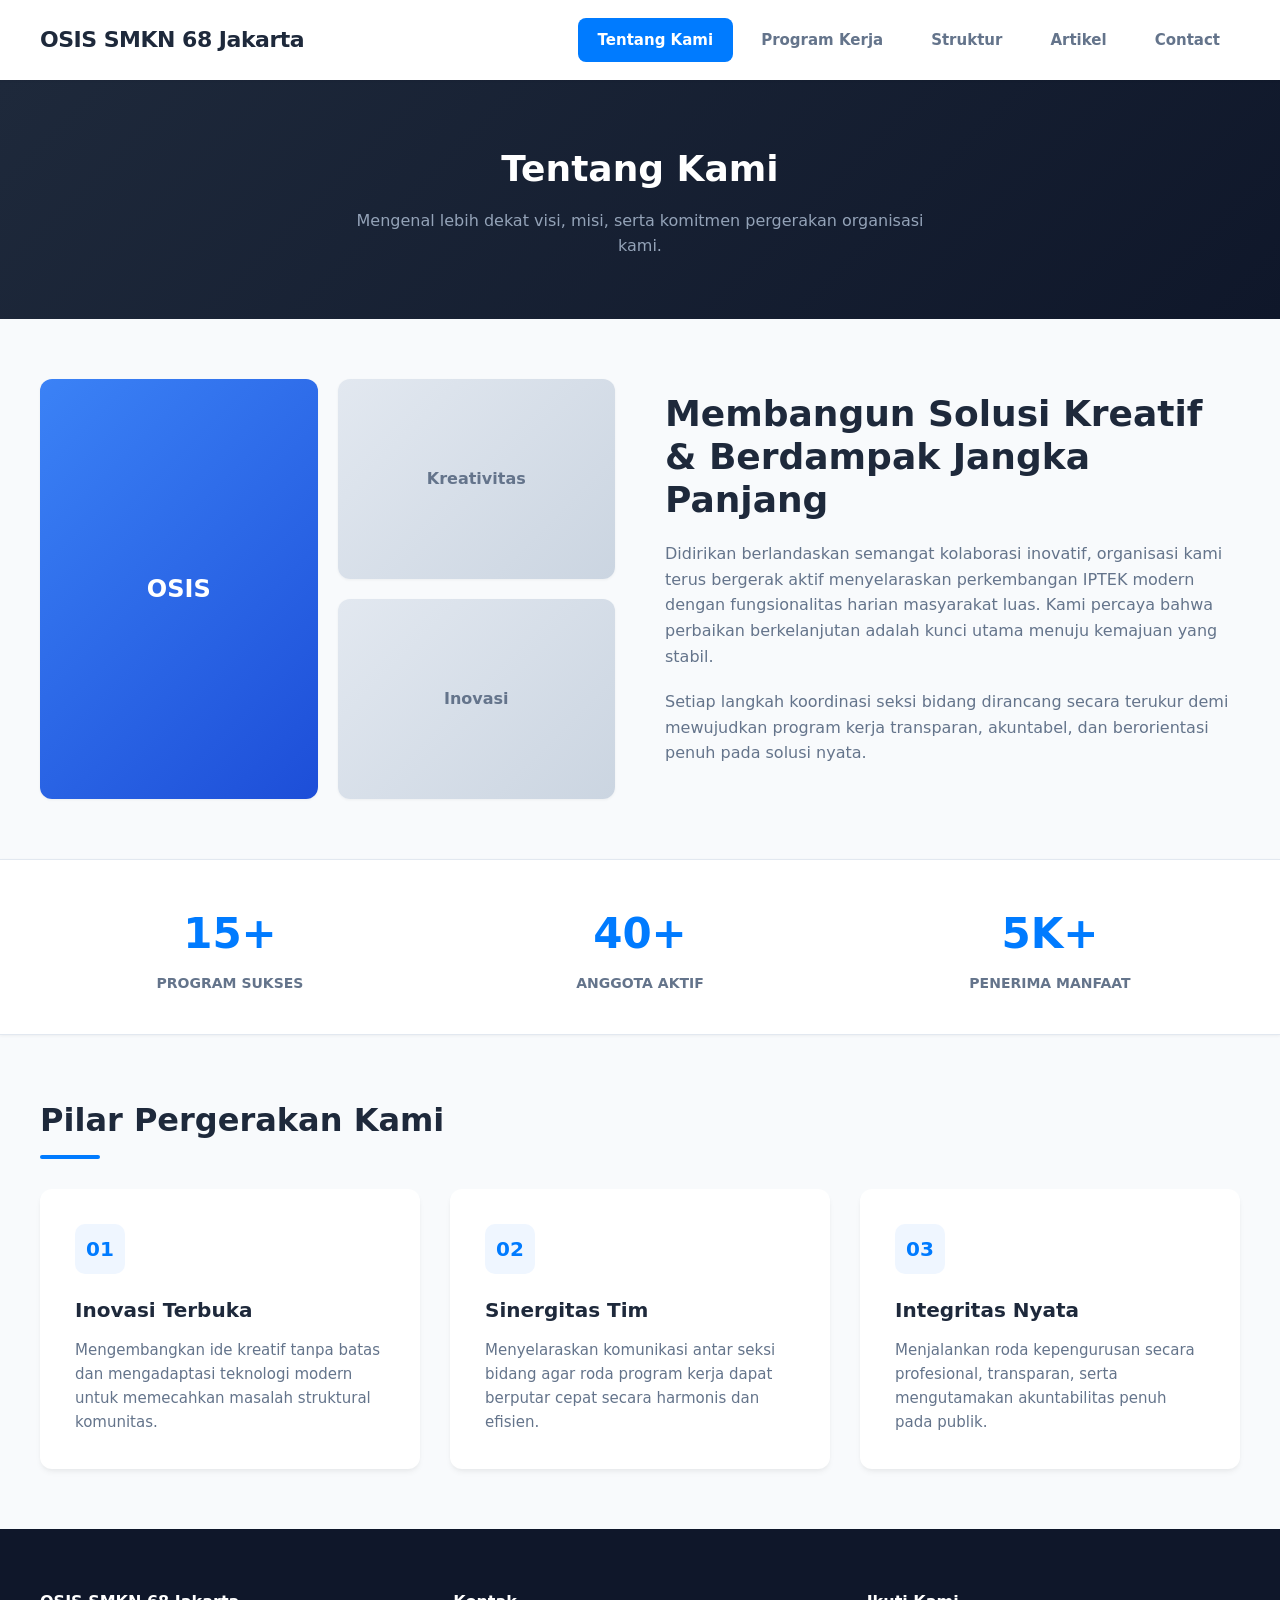
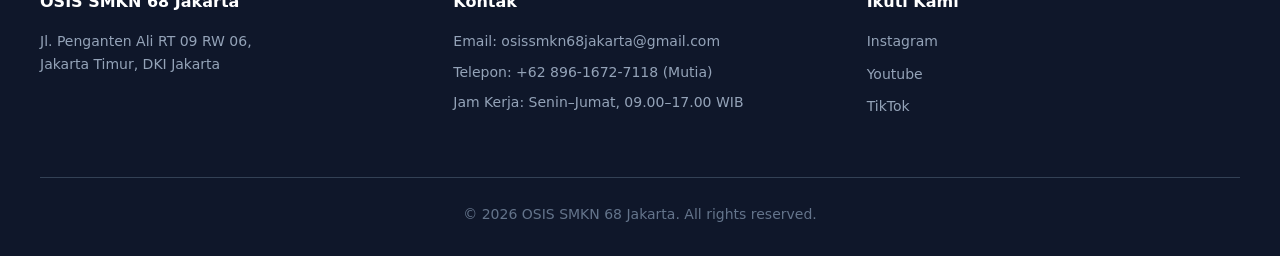
==== static/about.html @ 8cd20fda "this is website website website" ====
<!DOCTYPE html>
<html lang="id">
<head>
    <meta charset="UTF-8">
    <meta name="viewport" content="width=device-width, initial-scale=1.0">
    <title>Tentang Kami - OSIS SMKN 68 Jakarta</title>
    <link rel="icon" href="../img/icon.png">
    <link rel="stylesheet" href="../css/style.css">
</head>
<body>

    <div id="nav-placeholder"></div>

    <header class="subpage-banner">
        <h1>Tentang Kami</h1>
        <p>Mengenal lebih dekat visi, misi, serta komitmen pergerakan organisasi kami.</p>
    </header>

    <section class="about-grid">
        <div class="about-graphics">
            <div class="graphic-box tall">OSIS</div>
            <div class="graphic-box">Kreativitas</div>
            <div class="graphic-box">Inovasi</div>
        </div>
        <div class="about-text-content">
            <h2>Membangun Solusi Kreatif & Berdampak Jangka Panjang</h2>
            <p>Didirikan berlandaskan semangat kolaborasi inovatif, organisasi kami terus bergerak aktif menyelaraskan perkembangan IPTEK modern dengan fungsionalitas harian masyarakat luas. Kami percaya bahwa perbaikan berkelanjutan adalah kunci utama menuju kemajuan yang stabil.</p>
            <p>Setiap langkah koordinasi seksi bidang dirancang secara terukur demi mewujudkan program kerja transparan, akuntabel, dan berorientasi penuh pada solusi nyata.</p>
        </div>
    </section>

    <section class="stats-bar">
        <div class="stats-grid">
            <div class="stat-item">
                <h3>15+</h3>
                <p>Program Sukses</p>
            </div>
            <div class="stat-item">
                <h3>40+</h3>
                <p>Anggota Aktif</p>
            </div>
            <div class="stat-item">
                <h3>5K+</h3>
                <p>Penerima Manfaat</p>
            </div>
        </div>
    </section>

    <section class="pillars-section">
        <h2 class="section-title">Pilar Pergerakan Kami</h2>
        <div class="pillars-grid">
            <div class="pillar-card">
                <div class="pillar-icon">01</div>
                <h3>Inovasi Terbuka</h3>
                <p>Mengembangkan ide kreatif tanpa batas dan mengadaptasi teknologi modern untuk memecahkan masalah struktural komunitas.</p>
            </div>
            <div class="pillar-card">
                <div class="pillar-icon">02</div>
                <h3>Sinergitas Tim</h3>
                <p>Menyelaraskan komunikasi antar seksi bidang agar roda program kerja dapat berputar cepat secara harmonis dan efisien.</p>
            </div>
            <div class="pillar-card">
                <div class="pillar-icon">03</div>
                <h3>Integritas Nyata</h3>
                <p>Menjalankan roda kepengurusan secara profesional, transparan, serta mengutamakan akuntabilitas penuh pada publik.</p>
            </div>
        </div>
    </section>

    <div id="footer-placeholder"></div>

    <script type="module" src="../js/app.js"></script>
</body>
</html>
---- css/style.css ----
/* ==========================================================================
   1. GLOBAL SYSTEM SETTINGS & VARIABLES
   ========================================================================== */
:root {
    --primary: #007bff;
    --primary-hover: #0056b3;
    --bg-main: #f8fafc;
    --bg-card: #ffffff;
    --text-dark: #1e293b;
    --text-muted: #64748b;
    --text-light: #f1f5f9;
    --shadow-sm: 0 1px 3px rgba(0,0,0,0.05);
    --shadow-md: 0 4px 6px -1px rgba(0,0,0,0.05), 0 2px 4px -1px rgba(0,0,0,0.03);
    --shadow-lg: 0 10px 15px -3px rgba(0,0,0,0.07), 0 4px 6px -2px rgba(0,0,0,0.03);
    --radius: 12px;
    --transition: all 0.3s cubic-bezier(0.4, 0, 0.2, 1);
    --line-color: #cbd5e1;
}

* {
    margin: 0;
    padding: 0;
    box-sizing: border-box;
    font-family: 'Segoe UI', system-ui, -apple-system, sans-serif;
}

body {
    background-color: var(--bg-main);
    color: var(--text-dark);
    display: flex;
    flex-direction: column;
    min-height: 100vh;
    line-height: 1.6;
}

/* ==========================================================================
   2. NAVIGATION & FOOTER (shared components)
   ========================================================================== */
.topbar {
    display: flex;
    justify-content: space-between;
    align-items: center;
    background-color: var(--bg-card);
    padding: 18px 40px;
    box-shadow: var(--shadow-sm);
    position: sticky;
    top: 0;
    z-index: 100;
}

.logo a {
    font-size: 22px;
    font-weight: 800;
    color: var(--text-dark);
    text-decoration: none;
    letter-spacing: -0.5px;
}

.nav-links {
    display: flex;
    gap: 8px;
}

.nav-btn {
    background: none;
    border: none;
    padding: 10px 20px;
    font-size: 15px;
    font-weight: 600;
    color: var(--text-muted);
    cursor: pointer;
    border-radius: 8px;
    transition: var(--transition);
    text-decoration: none;
    display: inline-block;
}

.nav-btn:hover {
    background-color: #f1f5f9;
    color: var(--text-dark);
}

.nav-btn.active {
    background-color: var(--primary);
    color: #ffffff;
}

.site-footer {
    background-color: #0f172a;
    color: var(--text-light);
    padding: 60px 40px 30px;
    margin-top: auto;
}

.footer-content {
    display: grid;
    grid-template-columns: repeat(auto-fit, minmax(220px, 1fr));
    max-width: 1200px;
    margin: 0 auto;
    gap: 40px;
}

.footer-section h4 {
    margin-bottom: 16px;
    font-size: 16px;
    color: #ffffff;
    font-weight: 700;
}

.footer-section p {
    margin-bottom: 8px;
    font-size: 14px;
    color: #94a3b8;
    line-height: 1.6;
}

.footer-section.socials {
    display: flex;
    flex-direction: column;
}

.footer-section.socials a {
    color: #94a3b8;
    text-decoration: none;
    margin-bottom: 10px;
    font-size: 14px;
    transition: var(--transition);
}

.footer-section.socials a:hover {
    color: var(--primary);
    transform: translateX(4px);
}

.footer-bottom {
    text-align: center;
    margin-top: 50px;
    padding-top: 25px;
    border-top: 1px solid #334155;
    font-size: 14px;
    color: #64748b;
}

/* ==========================================================================
   3. SUBPAGE BANNER
   ========================================================================== */
.subpage-banner {
    background: linear-gradient(135deg, #1e293b 0%, #0f172a 100%);
    color: #ffffff;
    padding: 60px 40px;
    text-align: center;
}

.subpage-banner h1 {
    font-size: 36px;
    font-weight: 800;
    margin-bottom: 10px;
}

.subpage-banner p {
    color: #94a3b8;
    font-size: 16px;
    max-width: 600px;
    margin: 0 auto;
}

/* ==========================================================================
   4. HOME PAGE
   ========================================================================== */
.hero-container {
    position: relative;
    width: 100%;
    height: 65vh;
    min-height: 450px;
    overflow: hidden;
    display: flex;
    align-items: center;
}

.hero-slide {
    position: absolute;
    top: 0; left: 0;
    width: 100%; height: 100%;
    background-size: cover;
    background-position: center;
    opacity: 0;
    transition: opacity 1.2s ease-in-out;
    z-index: 1;
}

.hero-slide.active { opacity: 1; }

.hero-overlay {
    position: absolute;
    top: 0; left: 0; width: 100%; height: 100%;
    background: rgba(15, 23, 42, 0.6);
    z-index: 2;
}

.hero-content {
    position: relative;
    z-index: 3;
    color: #ffffff;
    max-width: 800px;
    padding: 0 60px;
}

.hero-title { font-size: 52px; font-weight: 800; margin-bottom: 15px; line-height: 1.15; }
.hero-subtitle { font-size: 20px; color: #cbd5e1; }

.quote-section {
    max-width: 1000px;
    width: calc(100% - 40px);
    margin: 80px auto 40px auto;
    text-align: center;
}

.quote-tagline {
    display: block;
    font-size: 13px;
    font-weight: 700;
    text-transform: uppercase;
    color: var(--primary);
    letter-spacing: 2px;
    margin-bottom: 15px;
}

.quote-text {
    font-size: 32px;
    font-weight: 300;
    color: var(--text-dark);
    line-height: 1.4;
    font-style: italic;
}

.about-section {
    background-color: var(--bg-card);
    width: 100%;
    padding: 70px 40px;
    border-top: 1px solid #e2e8f0;
    border-bottom: 1px solid #e2e8f0;
    margin-bottom: 60px;
}

.about-container { max-width: 900px; margin: 0 auto; text-align: center; }
.about-container h2 { font-size: 32px; margin-bottom: 20px; font-weight: 800; }
.about-container p { font-size: 17px; color: var(--text-muted); line-height: 1.8; }

.news-section { max-width: 1200px; width: calc(100% - 40px); margin: 0 auto 80px auto; }

.section-title {
    font-size: 32px;
    font-weight: 800;
    margin-bottom: 30px;
    position: relative;
    padding-bottom: 12px;
}

.section-title::after {
    content: '';
    position: absolute;
    bottom: 0; left: 0;
    width: 60px; height: 4px;
    background-color: var(--primary);
    border-radius: 2px;
}

.news-grid {
    display: grid;
    grid-template-columns: repeat(auto-fit, minmax(300px, 1fr));
    gap: 30px;
}

.news-card {
    background-color: var(--bg-card);
    border-radius: var(--radius);
    overflow: hidden;
    box-shadow: var(--shadow-md);
    display: flex;
    flex-direction: column;
    transition: var(--transition);
    border: 1px solid #e2e8f0;
}

.news-card:hover { transform: translateY(-6px); box-shadow: var(--shadow-lg); }
.news-image-wrapper { width: 100%; height: 200px; overflow: hidden; background-color: #e2e8f0; }
.news-image { width: 100%; height: 100%; object-fit: cover; transition: transform 0.4s ease; }
.news-card:hover .news-image { transform: scale(1.05); }
.news-body { padding: 25px; display: flex; flex-direction: column; flex-grow: 1; }
.news-date { font-size: 12px; color: var(--text-muted); margin-bottom: 10px; font-weight: 700; text-transform: uppercase; }
.news-title { font-size: 18px; font-weight: 700; margin-bottom: 12px; line-height: 1.4; }
.news-excerpt { font-size: 14px; color: var(--text-muted); margin-bottom: 20px; }
.news-link { font-size: 14px; color: var(--primary); text-decoration: none; font-weight: 700; margin-top: auto; }
.news-link:hover { text-decoration: underline; }

/* ==========================================================================
   5. ABOUT PAGE
   ========================================================================== */
.about-grid {
    max-width: 1200px;
    width: calc(100% - 40px);
    margin: 60px auto;
    display: grid;
    grid-template-columns: 1fr 1fr;
    gap: 50px;
    align-items: center;
}

.about-graphics {
    display: grid;
    grid-template-columns: 1fr 1fr;
    gap: 20px;
}

.graphic-box {
    background: linear-gradient(135deg, #e2e8f0 0%, #cbd5e1 100%);
    height: 200px;
    border-radius: var(--radius);
    display: flex;
    align-items: center;
    justify-content: center;
    color: var(--text-muted);
    font-weight: 600;
    box-shadow: var(--shadow-sm);
}

.graphic-box.tall { grid-row: span 2; height: 420px; background: linear-gradient(135deg, #3b82f6 0%, #1d4ed8 100%); color: #ffffff; font-size: 24px; }
.about-text-content h2 { font-size: 36px; font-weight: 800; margin-bottom: 20px; line-height: 1.2; }
.about-text-content p { color: var(--text-muted); margin-bottom: 20px; font-size: 16px; }

.stats-bar {
    background-color: var(--bg-card);
    padding: 40px;
    box-shadow: var(--shadow-sm);
    border-top: 1px solid #e2e8f0;
    border-bottom: 1px solid #e2e8f0;
}

.stats-grid {
    max-width: 1200px;
    margin: 0 auto;
    display: grid;
    grid-template-columns: repeat(auto-fit, minmax(200px, 1fr));
    gap: 30px;
    text-align: center;
}

.stat-item h3 { font-size: 42px; font-weight: 800; color: var(--primary); margin-bottom: 5px; }
.stat-item p { font-size: 14px; font-weight: 700; color: var(--text-muted); text-transform: uppercase; }

.pillars-section { max-width: 1200px; width: calc(100% - 40px); margin: 60px auto; }
.pillars-grid { display: grid; grid-template-columns: repeat(auto-fit, minmax(280px, 1fr)); gap: 30px; margin-top: 30px; }
.pillar-card { background: var(--bg-card); padding: 35px; border-radius: var(--radius); box-shadow: var(--shadow-md); transition: var(--transition); }
.pillar-card:hover { transform: translateY(-4px); box-shadow: var(--shadow-lg); }
.pillar-icon { width: 50px; height: 50px; background: #eff6ff; border-radius: 10px; margin-bottom: 20px; display: flex; align-items: center; justify-content: center; color: var(--primary); font-weight: 800; font-size: 20px; }
.pillar-card h3 { font-size: 20px; margin-bottom: 12px; font-weight: 700; }
.pillar-card p { color: var(--text-muted); font-size: 15px; }

/* ==========================================================================
   6. PROGRAM KERJA
   ========================================================================== */
.proker-container { max-width: 900px; width: calc(100% - 40px); margin: 60px auto; }
.sekbid-accordion { background: var(--bg-card); border-radius: var(--radius); box-shadow: var(--shadow-md); margin-bottom: 20px; overflow: hidden; border: 1px solid #e2e8f0; }

.accordion-toggle { display: none; }
.accordion-header {
    padding: 24px 30px;
    background: var(--bg-card);
    display: flex;
    justify-content: space-between;
    align-items: center;
    cursor: pointer;
    font-size: 18px;
    font-weight: 700;
    transition: var(--transition);
    user-select: none;
}

.accordion-header:hover { background-color: #f8fafc; }
.accordion-icon { width: 24px; height: 24px; display: flex; align-items: center; justify-content: center; font-weight: bold; color: var(--text-muted); transition: transform 0.3s ease; }
.accordion-content { max-height: 0; overflow: hidden; transition: max-height 0.4s cubic-bezier(0, 1, 0, 1); background-color: #f8fafc; padding: 0 30px; }
.accordion-toggle:checked ~ .accordion-content { max-height: 2000px; padding: 30px; border-top: 1px solid #e2e8f0; }
.accordion-toggle:checked ~ .accordion-header .accordion-icon { transform: rotate(135deg); color: var(--primary); }

.proker-item-card {
    background: var(--bg-card);
    padding: 25px;
    border-radius: 8px;
    margin-bottom: 20px;
    box-shadow: var(--shadow-sm);
    border-left: 4px solid var(--primary);
}

.proker-item-card:last-child { margin-bottom: 0; }
.proker-meta { display: flex; gap: 15px; margin-bottom: 10px; flex-wrap: wrap; }
.badge { background: #f1f5f9; color: var(--text-dark); padding: 4px 12px; border-radius: 20px; font-size: 12px; font-weight: 700; text-transform: uppercase; }
.badge.status-running { background: #dcfce7; color: #15803d; }
.proker-item-card h4 { font-size: 18px; margin-bottom: 10px; font-weight: 700; }
.proker-item-card p { color: var(--text-muted); font-size: 14px; }

/* ==========================================================================
   7. STRUKTUR ORGANISASI — Clean data-driven org chart
   ========================================================================== */
.structure-wrapper {
    max-width: 1400px;
    width: calc(100% - 40px);
    margin: 60px auto;
    overflow-x: auto;
}

.org-chart {
    display: flex;
    flex-direction: column;
    align-items: center;
    gap: 0;
    min-width: 900px;
}

/* Shared node appearance */
.org-node {
    background: var(--bg-card);
    border: 1px solid #e2e8f0;
    border-radius: 10px;
    padding: 16px 24px;
    text-align: center;
    box-shadow: var(--shadow-md);
    transition: var(--transition);
    min-width: 200px;
}

.org-node:hover {
    box-shadow: var(--shadow-lg);
    transform: translateY(-2px);
}

.org-node__name {
    font-size: 14px;
    font-weight: 700;
    color: var(--text-dark);
    margin-bottom: 4px;
}

.org-node__role {
    font-size: 12px;
    color: var(--text-muted);
}

/* Main nodes (spine) — slightly accented */
.org-node--main {
    border-top: 3px solid var(--primary);
    min-width: 240px;
}

/* Wing nodes (sekretaris / bendahara) */
.org-node--wing {
    background: #f0f7ff;
    border-color: #bfdbfe;
    min-width: 180px;
}

/* Sekbid leader nodes */
.org-node--sekbid {
    border-top: 3px solid #10b981;
    min-width: 170px;
    font-size: 13px;
}

/* Vertical spine column */
.org-col--spine {
    display: flex;
    flex-direction: column;
    align-items: center;
}

/* Connector line between nodes */
.org-connector {
    width: 2px;
    height: 30px;
    background: var(--line-color);
    margin: 0 auto;
}

/* Three-column mid row */
.org-row--mid {
    display: grid;
    grid-template-columns: 220px 1fr 220px;
    gap: 0 40px;
    align-items: start;
    width: 100%;
    position: relative;
    margin-top: 0;
}

/* Horizontal connector above mid-row (line from spine to wings) */
.org-row--mid::before {
    content: '';
    position: absolute;
    top: 0;
    left: 0; right: 0;
    height: 2px;
    background: var(--line-color);
    display: none; /* Handled via padding top of each col */
}

.org-col--wing {
    display: flex;
    flex-direction: column;
    align-items: center;
    gap: 16px;
    padding-top: 30px;
}

.org-col--center {
    display: flex;
    flex-direction: column;
    align-items: center;
}

/* Sekbid row — horizontal strip of columns */
.org-row--sekbid {
    display: flex;
    gap: 16px;
    justify-content: center;
    flex-wrap: wrap;
    width: 100%;
}

.org-col--sekbid {
    display: flex;
    flex-direction: column;
    align-items: center;
    gap: 12px;
    flex: 1;
    min-width: 150px;
    max-width: 200px;
}

/* Department card */
.org-dept {
    background: #f8fafc;
    border: 1px solid #e2e8f0;
    border-radius: 8px;
    padding: 12px 14px;
    text-align: center;
    width: 100%;
    font-size: 12px;
}

.org-dept__name {
    font-weight: 700;
    color: var(--text-dark);
    margin-bottom: 6px;
    font-size: 12px;
}

.org-dept__members {
    color: var(--text-muted);
    font-size: 11px;
    line-height: 1.6;
}

/* ==========================================================================
   8. CONTACTS PAGE
   ========================================================================== */
.contact-grid {
    max-width: 1200px;
    width: calc(100% - 40px);
    margin: 60px auto;
    display: grid;
    grid-template-columns: 1fr 1fr;
    gap: 40px;
}

.contact-info-panel { display: flex; flex-direction: column; gap: 30px; }
.info-card-modern { background: var(--bg-card); padding: 30px; border-radius: var(--radius); box-shadow: var(--shadow-md); border: 1px solid #e2e8f0; }
.info-card-modern h3 { font-size: 20px; margin-bottom: 20px; font-weight: 800; }
.info-row { display: flex; gap: 15px; margin-bottom: 15px; font-size: 15px; }
.info-row:last-child { margin-bottom: 0; }
.info-label { font-weight: 700; color: var(--text-dark); min-width: 100px; }
.info-val { color: var(--text-muted); }

.map-embed-container { background-color: #cbd5e1; height: 300px; border-radius: var(--radius); overflow: hidden; box-shadow: var(--shadow-md); }
.map-embed-container iframe { width: 100%; height: 100%; border: 0; }

.contact-form-panel { background: var(--bg-card); padding: 40px; border-radius: var(--radius); box-shadow: var(--shadow-md); border: 1px solid #e2e8f0; }
.contact-form-panel h3 { font-size: 22px; font-weight: 800; margin-bottom: 25px; }
.form-group { margin-bottom: 20px; }
.form-label { display: block; font-size: 14px; font-weight: 700; color: var(--text-dark); margin-bottom: 8px; }
.form-input { width: 100%; padding: 12px 16px; border: 1px solid #cbd5e1; border-radius: 8px; font-size: 15px; color: var(--text-dark); background-color: #f8fafc; transition: var(--transition); }
.form-input:focus { outline: none; border-color: var(--primary); background-color: #ffffff; box-shadow: 0 0 0 3px rgba(0,123,255,0.15); }
textarea.form-input { resize: vertical; min-height: 120px; }

.submit-btn { width: 100%; background-color: var(--primary); color: #ffffff; border: none; padding: 14px; font-size: 16px; font-weight: 700; border-radius: 8px; cursor: pointer; transition: var(--transition); }
.submit-btn:hover { background-color: var(--primary-hover); transform: translateY(-1px); box-shadow: var(--shadow-md); }

/* ==========================================================================
   9. ARTICLES LIST PAGE
   ========================================================================== */
.news-portal-layout {
    max-width: 1200px;
    width: calc(100% - 40px);
    margin: 50px auto;
    display: grid;
    grid-template-columns: 1fr 300px;
    gap: 40px;
    align-items: start;
}

.news-main-feed { display: flex; flex-direction: column; gap: 40px; }

.feed-subtitle {
    font-size: 22px;
    font-weight: 800;
    border-bottom: 2px solid #e2e8f0;
    padding-bottom: 10px;
    color: var(--text-dark);
}

.featured-news-hero-card {
    background-color: var(--bg-card);
    border-radius: var(--radius);
    overflow: hidden;
    box-shadow: var(--shadow-md);
    display: grid;
    grid-template-columns: 1.2fr 1fr;
    border: 1px solid #e2e8f0;
    transition: var(--transition);
}

.featured-news-hero-card:hover { box-shadow: var(--shadow-lg); transform: translateY(-3px); }

.featured-hero-img-box { width: 100%; height: 100%; min-height: 280px; overflow: hidden; }
.featured-hero-img-box img { width: 100%; height: 100%; object-fit: cover; transition: transform 0.4s ease; }
.featured-news-hero-card:hover .featured-hero-img-box img { transform: scale(1.04); }

.featured-hero-body { padding: 40px; display: flex; flex-direction: column; justify-content: center; }
.featured-hero-body h2 { font-size: 26px; font-weight: 800; margin: 12px 0; line-height: 1.3; color: var(--text-dark); }
.featured-hero-body p { color: var(--text-muted); font-size: 15px; margin-bottom: 25px; }

.featured-read-btn {
    background-color: var(--primary);
    color: #ffffff;
    text-decoration: none;
    padding: 10px 20px;
    font-weight: 700;
    border-radius: 6px;
    display: inline-block;
    transition: var(--transition);
    text-align: center;
    align-self: flex-start;
}
.featured-read-btn:hover { background-color: var(--primary-hover); }

/* Sidebar */
.news-sidebar { position: sticky; top: 100px; display: flex; flex-direction: column; gap: 25px; }
.sidebar-widget { background: var(--bg-card); padding: 22px; border-radius: var(--radius); box-shadow: var(--shadow-sm); border: 1px solid #e2e8f0; }
.sidebar-widget h3 { font-size: 16px; font-weight: 800; margin-bottom: 14px; padding-bottom: 8px; border-bottom: 2px solid #f1f5f9; }
.widget-list { list-style: none; }
.widget-list li { margin-bottom: 8px; }
.widget-list li:last-child { margin-bottom: 0; }
.widget-list li a { text-decoration: none; color: var(--text-muted); font-size: 14px; font-weight: 600; display: flex; justify-content: space-between; align-items: center; padding: 8px 10px; border-radius: 6px; transition: var(--transition); }
.widget-list li a:hover, .widget-list li a.active { background-color: #eff6ff; color: var(--primary); }
.widget-list li a span { background-color: #e2e8f0; padding: 2px 8px; border-radius: 12px; font-size: 11px; color: #333; }

/* ==========================================================================
   10. SINGLE ARTICLE READER
   ========================================================================== */
.single-reading-view { max-width: 860px; width: calc(100% - 40px); margin: 50px auto 80px; }
.reading-content-wrapper { background-color: var(--bg-card); padding: 60px; border-radius: var(--radius); box-shadow: var(--shadow-md); border: 1px solid #e2e8f0; }

.back-to-feed-link { color: var(--primary); font-size: 15px; font-weight: 700; text-decoration: none; display: inline-block; margin-bottom: 40px; transition: var(--transition); }
.back-to-feed-link:hover { transform: translateX(-4px); }

.article-header { margin-bottom: 40px; text-align: center; }
.article-category { display: inline-block; background-color: #e0f2fe; color: #0284c7; padding: 6px 14px; border-radius: 20px; font-size: 12px; font-weight: 700; margin-bottom: 20px; text-transform: uppercase; letter-spacing: 1px; }
.article-header h1 { font-size: 40px; font-weight: 800; line-height: 1.25; margin-bottom: 25px; color: var(--text-dark); }
.article-meta { display: flex; align-items: center; justify-content: center; gap: 15px; }
.author-avatar { width: 48px; height: 48px; border-radius: 50%; object-fit: cover; }
.meta-details { display: flex; flex-direction: column; text-align: left; }
.author-name { font-weight: 700; font-size: 15px; color: var(--text-dark); }
.publish-date { font-size: 13px; color: var(--text-muted); }

.article-featured-image { margin: 0 0 40px 0; }
.article-featured-image img { width: 100%; height: auto; max-height: 480px; object-fit: cover; border-radius: var(--radius); }
.article-featured-image figcaption, .article-inline-image figcaption { text-align: center; font-size: 13px; color: #64748b; margin-top: 10px; font-style: italic; }

.article-inline-image { margin: 36px 0; }
.article-inline-image img { width: 100%; height: auto; border-radius: var(--radius); display: block; }

/* Article body typography */
.article-content { max-width: 700px; margin: 0 auto; }
.article-content p:first-child { font-size: 19px; color: #334155; line-height: 1.8; font-weight: 500; }
.article-content h2 { font-size: 26px; font-weight: 800; margin: 40px 0 18px; color: var(--text-dark); line-height: 1.3; }
.article-content h3 { font-size: 20px; font-weight: 700; margin: 32px 0 14px; color: var(--text-dark); }
.article-content p { font-size: 17px; color: #334155; line-height: 1.85; margin-bottom: 22px; }
.article-content ul, .article-content ol { margin: 0 0 24px 28px; color: #334155; font-size: 17px; line-height: 1.85; }
.article-content li { margin-bottom: 10px; }
.article-content li strong { color: var(--text-dark); }
.article-content blockquote { border-left: 4px solid var(--primary); background-color: #f0f7ff; padding: 22px 28px; font-size: 19px; font-style: italic; color: #475569; margin: 36px 0; border-radius: 0 8px 8px 0; line-height: 1.6; }
.article-content hr { border: none; border-top: 2px solid #e2e8f0; margin: 40px 0; }
.article-content code { background: #f1f5f9; padding: 2px 6px; border-radius: 4px; font-size: 14px; font-family: 'Courier New', monospace; }

/* ==========================================================================
   11. RESPONSIVE
   ========================================================================== */
@media (max-width: 1024px) {
    .org-row--mid {
        grid-template-columns: 1fr;
    }
    .org-col--wing {
        flex-direction: row;
        flex-wrap: wrap;
        justify-content: center;
        padding-top: 0;
    }
    .org-row--sekbid {
        flex-wrap: wrap;
    }
}

@media (max-width: 968px) {
    .about-grid, .contact-grid { grid-template-columns: 1fr; gap: 40px; }
    .about-graphics { order: 2; }
    .featured-news-hero-card { grid-template-columns: 1fr; }
    .featured-hero-img-box { min-height: 220px; }
    .news-portal-layout { grid-template-columns: 1fr; }
    .news-sidebar { position: static; }
}

@media (max-width: 768px) {
    .topbar { flex-direction: column; align-items: flex-start; padding: 15px 20px; gap: 12px; }
    .nav-links {
        display: flex;
        flex-direction: row;
        flex-wrap: nowrap;
        overflow-x: auto;
        width: 100%;
        padding-bottom: 6px;
        -webkit-overflow-scrolling: touch;
        -ms-overflow-style: none;
        scrollbar-width: none;
    }
    .nav-links::-webkit-scrollbar { display: none; }
    .nav-btn { white-space: nowrap; flex-shrink: 0; padding: 8px 14px; font-size: 14px; }

    .hero-container { height: 50vh; min-height: 300px; }
    .hero-content { padding: 0 24px; }
    .hero-title { font-size: 32px; }
    .hero-subtitle { font-size: 16px; }
    .quote-text { font-size: 24px; }

    .structure-wrapper { padding: 10px; }
    .org-chart { min-width: auto; }
    .org-row--mid { grid-template-columns: 1fr; gap: 20px; }
    .org-row--sekbid { gap: 12px; }
    .org-col--sekbid { min-width: 130px; }

    .reading-content-wrapper { padding: 30px 20px; }
    .article-header h1 { font-size: 28px; }
    .article-content p:first-child { font-size: 17px; }
}
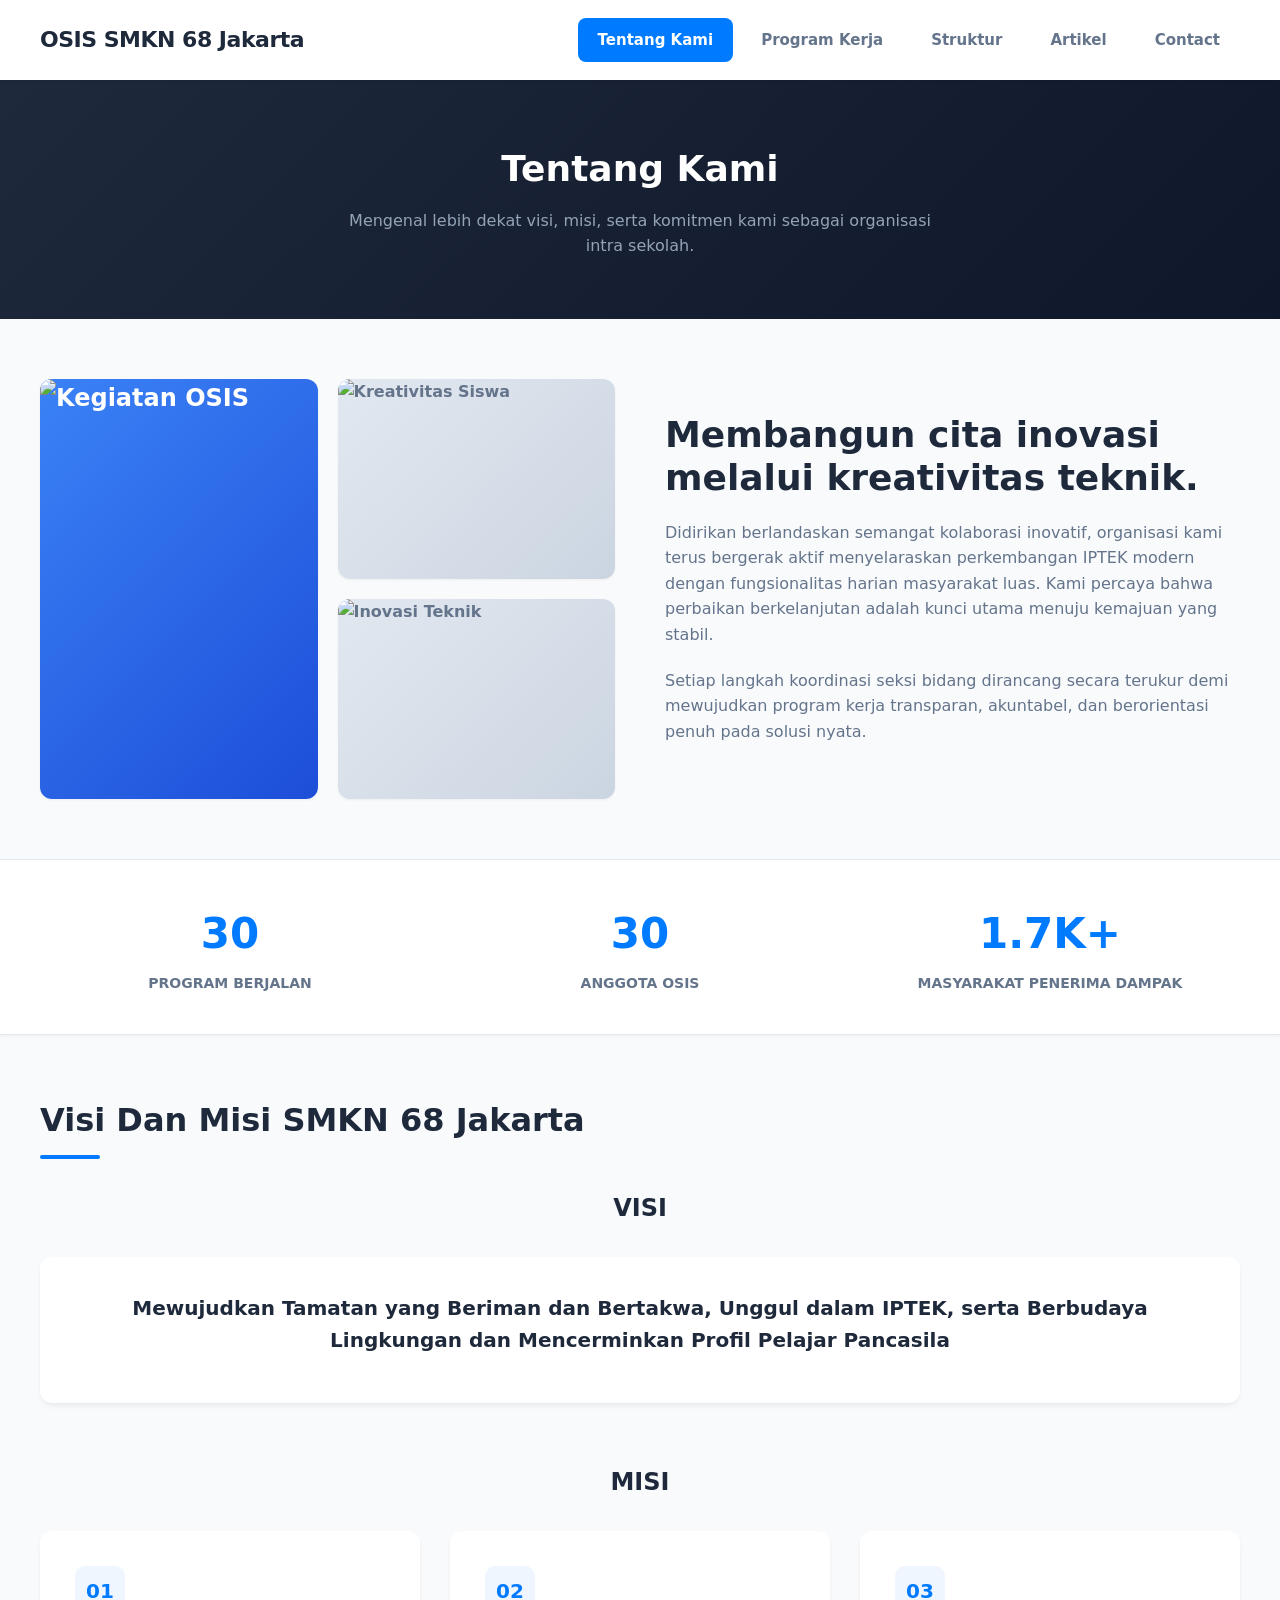
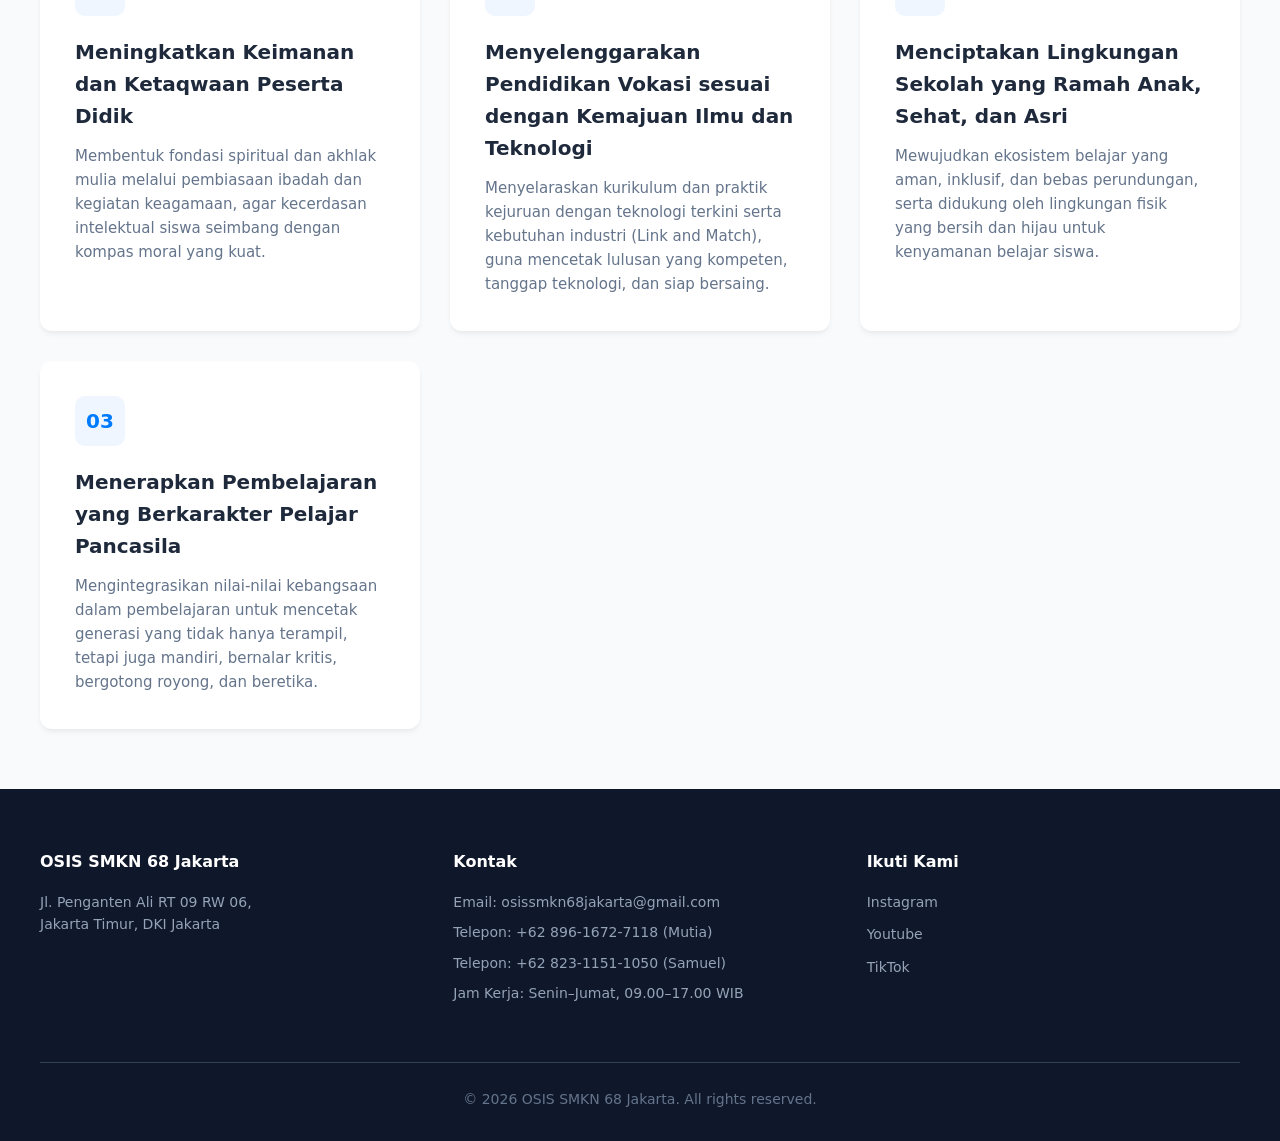
==== commit 184c6066: "bu marlinah m.pd" ====
--- a/static/about.html
+++ b/static/about.html
@@ -13,17 +13,23 @@
 
     <header class="subpage-banner">
         <h1>Tentang Kami</h1>
-        <p>Mengenal lebih dekat visi, misi, serta komitmen pergerakan organisasi kami.</p>
+        <p>Mengenal lebih dekat visi, misi, serta komitmen kami sebagai organisasi intra sekolah.</p>
     </header>
 
     <section class="about-grid">
         <div class="about-graphics">
-            <div class="graphic-box tall">OSIS</div>
-            <div class="graphic-box">Kreativitas</div>
-            <div class="graphic-box">Inovasi</div>
+            <div class="graphic-box tall">
+                <img src="https://smkn68jakarta.sch.id/media_library/images/73e8a276eca1f9e16d4dd92d45831544.jpg" alt="Kegiatan OSIS">
+            </div>
+            <div class="graphic-box">
+                <img src="../img/kreativitas.jpg" alt="Kreativitas Siswa">
+            </div>
+            <div class="graphic-box">
+                <img src="../img/inovasi.jpg" alt="Inovasi Teknik">
+            </div>
         </div>
         <div class="about-text-content">
-            <h2>Membangun Solusi Kreatif & Berdampak Jangka Panjang</h2>
+            <h2>Membangun cita inovasi melalui kreativitas teknik.</h2>
             <p>Didirikan berlandaskan semangat kolaborasi inovatif, organisasi kami terus bergerak aktif menyelaraskan perkembangan IPTEK modern dengan fungsionalitas harian masyarakat luas. Kami percaya bahwa perbaikan berkelanjutan adalah kunci utama menuju kemajuan yang stabil.</p>
             <p>Setiap langkah koordinasi seksi bidang dirancang secara terukur demi mewujudkan program kerja transparan, akuntabel, dan berorientasi penuh pada solusi nyata.</p>
         </div>
@@ -32,37 +38,50 @@
     <section class="stats-bar">
         <div class="stats-grid">
             <div class="stat-item">
-                <h3>15+</h3>
-                <p>Program Sukses</p>
+                <h3>30</h3>
+                <p>Program Berjalan</p>
             </div>
             <div class="stat-item">
-                <h3>40+</h3>
-                <p>Anggota Aktif</p>
+                <h3>30</h3>
+                <p>Anggota OSIS</p>
             </div>
             <div class="stat-item">
-                <h3>5K+</h3>
-                <p>Penerima Manfaat</p>
+                <h3>1.7K+</h3>
+                <p>Masyarakat penerima dampak</p>
             </div>
         </div>
     </section>
 
     <section class="pillars-section">
-        <h2 class="section-title">Pilar Pergerakan Kami</h2>
+        <h2 class="section-title">Visi Dan Misi SMKN 68 Jakarta</h2>
+        <h2 style="text-align: center;">VISI</h3>
+            <div class="pillars-grid">
+                <div class="pillar-card">
+                    <h3 style="text-align: center;">Mewujudkan Tamatan yang Beriman dan Bertakwa, Unggul dalam IPTEK, serta Berbudaya Lingkungan dan Mencerminkan Profil Pelajar Pancasila</h3>
+                </div>
+            </div>
+
+        <h2 style="text-align: center; margin-top: 5%;">MISI</h3>
         <div class="pillars-grid">
             <div class="pillar-card">
                 <div class="pillar-icon">01</div>
-                <h3>Inovasi Terbuka</h3>
-                <p>Mengembangkan ide kreatif tanpa batas dan mengadaptasi teknologi modern untuk memecahkan masalah struktural komunitas.</p>
+                <h3>Meningkatkan Keimanan dan Ketaqwaan Peserta Didik</h3>
+                <p>Membentuk fondasi spiritual dan akhlak mulia melalui pembiasaan ibadah dan kegiatan keagamaan, agar kecerdasan intelektual siswa seimbang dengan kompas moral yang kuat.</p>
             </div>
             <div class="pillar-card">
                 <div class="pillar-icon">02</div>
-                <h3>Sinergitas Tim</h3>
-                <p>Menyelaraskan komunikasi antar seksi bidang agar roda program kerja dapat berputar cepat secara harmonis dan efisien.</p>
+                <h3>Menyelenggarakan Pendidikan Vokasi sesuai dengan Kemajuan Ilmu dan Teknologi</h3>
+                <p>Menyelaraskan kurikulum dan praktik kejuruan dengan teknologi terkini serta kebutuhan industri (Link and Match), guna mencetak lulusan yang kompeten, tanggap teknologi, dan siap bersaing.</p>
             </div>
             <div class="pillar-card">
                 <div class="pillar-icon">03</div>
-                <h3>Integritas Nyata</h3>
-                <p>Menjalankan roda kepengurusan secara profesional, transparan, serta mengutamakan akuntabilitas penuh pada publik.</p>
+                <h3>Menciptakan Lingkungan Sekolah yang Ramah Anak, Sehat, dan Asri</h3>
+                <p>Mewujudkan ekosistem belajar yang aman, inklusif, dan bebas perundungan, serta didukung oleh lingkungan fisik yang bersih dan hijau untuk kenyamanan belajar siswa.</p>
+            </div>
+            <div class="pillar-card">
+                <div class="pillar-icon">03</div>
+                <h3>Menerapkan Pembelajaran yang Berkarakter Pelajar Pancasila</h3>
+                <p>Mengintegrasikan nilai-nilai kebangsaan dalam pembelajaran untuk mencetak generasi yang tidak hanya terampil, tetapi juga mandiri, bernalar kritis, bergotong royong, dan beretika.</p>
             </div>
         </div>
     </section>
--- a/css/style.css
+++ b/css/style.css
@@ -1,7 +1,7 @@
 /* ==========================================================================
    1. GLOBAL SYSTEM SETTINGS & VARIABLES
    ========================================================================== */
-:root {
+   :root {
     --primary: #007bff;
     --primary-hover: #0056b3;
     --bg-main: #f8fafc;
@@ -174,7 +174,8 @@
     min-height: 450px;
     overflow: hidden;
     display: flex;
-    align-items: center;
+    align-items: center;        /* vertical center */
+    justify-content: flex-start; /* horizontal left */
 }
 
 .hero-slide {
@@ -203,6 +204,21 @@
     color: #ffffff;
     max-width: 800px;
     padding: 0 60px;
+    display: flex;
+    flex-direction: column;
+    align-items: flex-start;    /* children align left */
+}
+
+.hero-logo {
+    position: absolute;
+    right: 60px; /* Pushes the logo to the right edge */
+    top: 50%; /* Pushes it down to the middle */
+    transform: translateY(-50%); /* Ensures it is perfectly centered vertically */
+    width: 120px; /* You can adjust this size */
+    height: 120px;
+    object-fit: contain;
+    filter: drop-shadow(0 2px 8px rgba(0,0,0,0.4));
+    z-index: 4; /* Keeps it above the slideshow overlay */
 }
 
 .hero-title { font-size: 52px; font-weight: 800; margin-bottom: 15px; line-height: 1.15; }
@@ -322,6 +338,14 @@
     color: var(--text-muted);
     font-weight: 600;
     box-shadow: var(--shadow-sm);
+    overflow: hidden; /* Tambahkan ini agar sudut gambar ikut membulat */
+}
+
+.graphic-box img {
+    width: 100%;
+    height: 100%;
+    object-fit: cover; /* Membuat gambar memenuhi kotak dengan proporsional */
+    display: block;
 }
 
 .graphic-box.tall { grid-row: span 2; height: 420px; background: linear-gradient(135deg, #3b82f6 0%, #1d4ed8 100%); color: #ffffff; font-size: 24px; }
